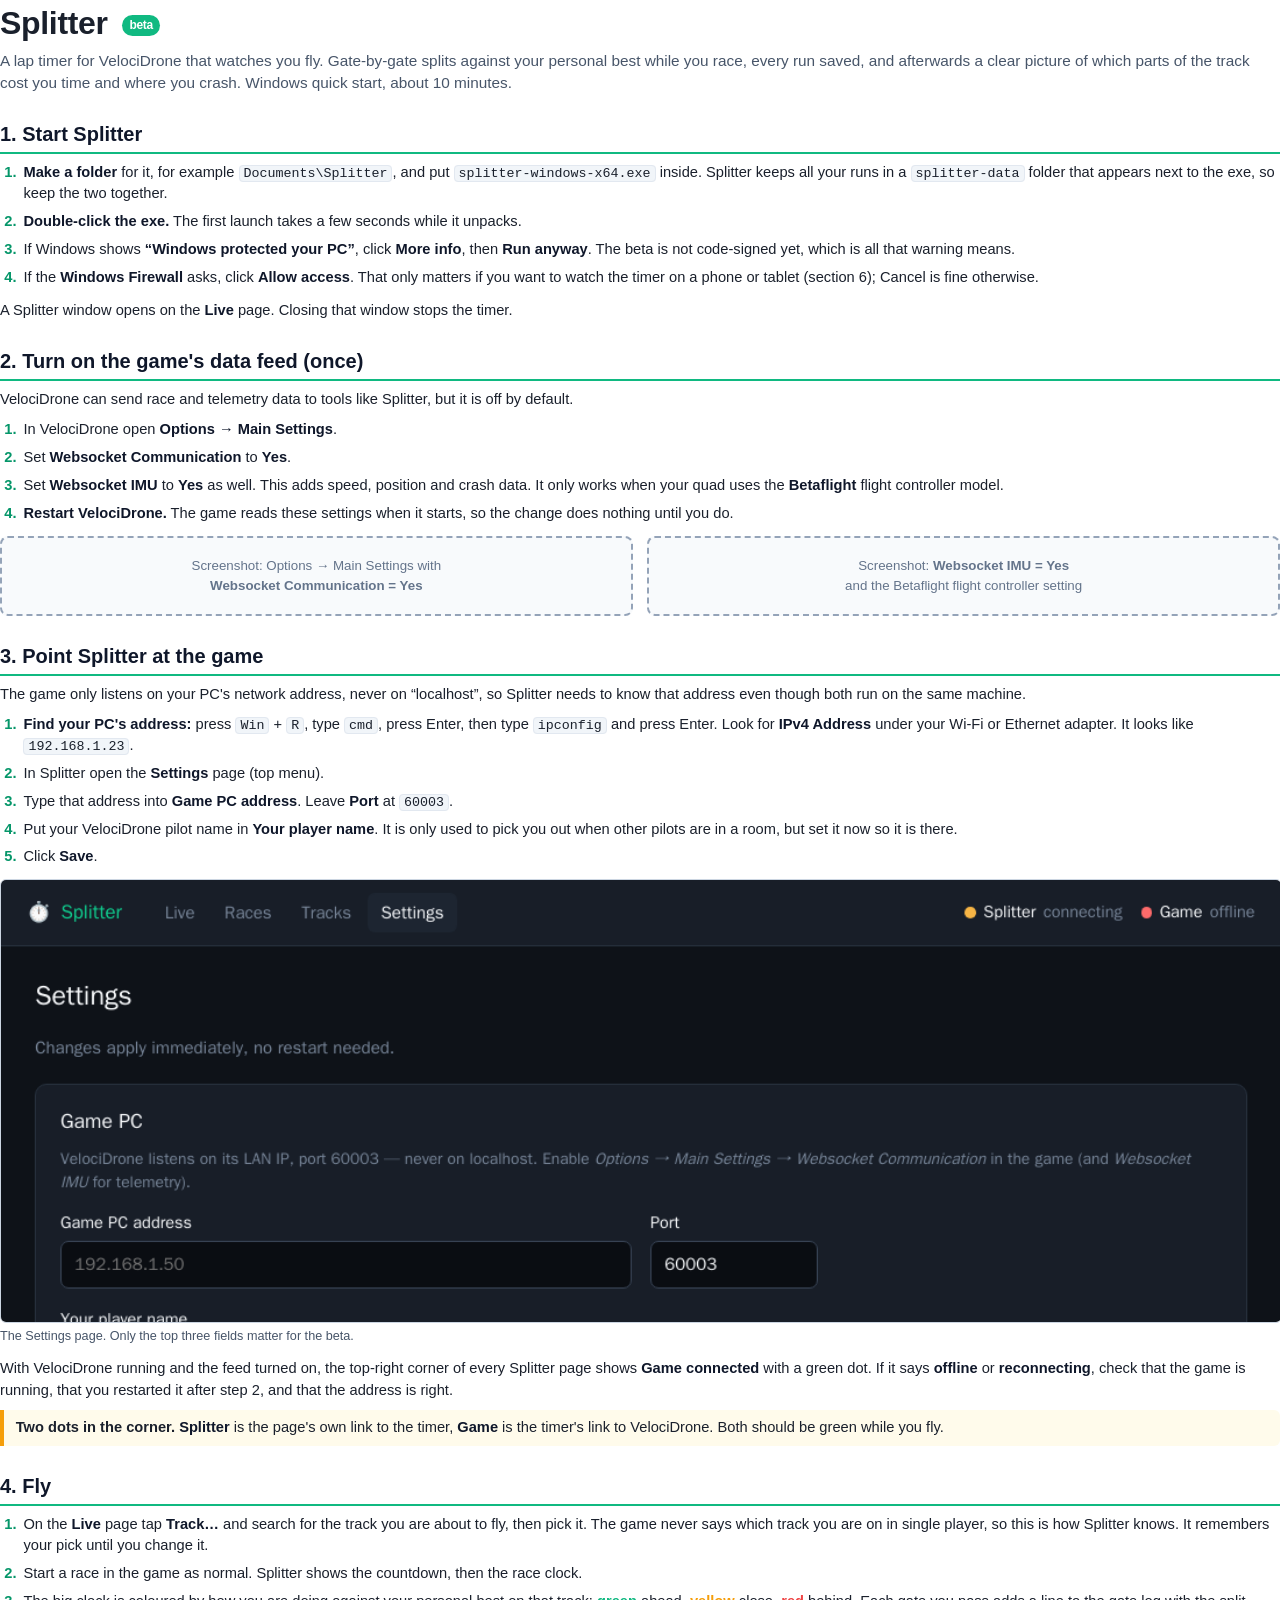
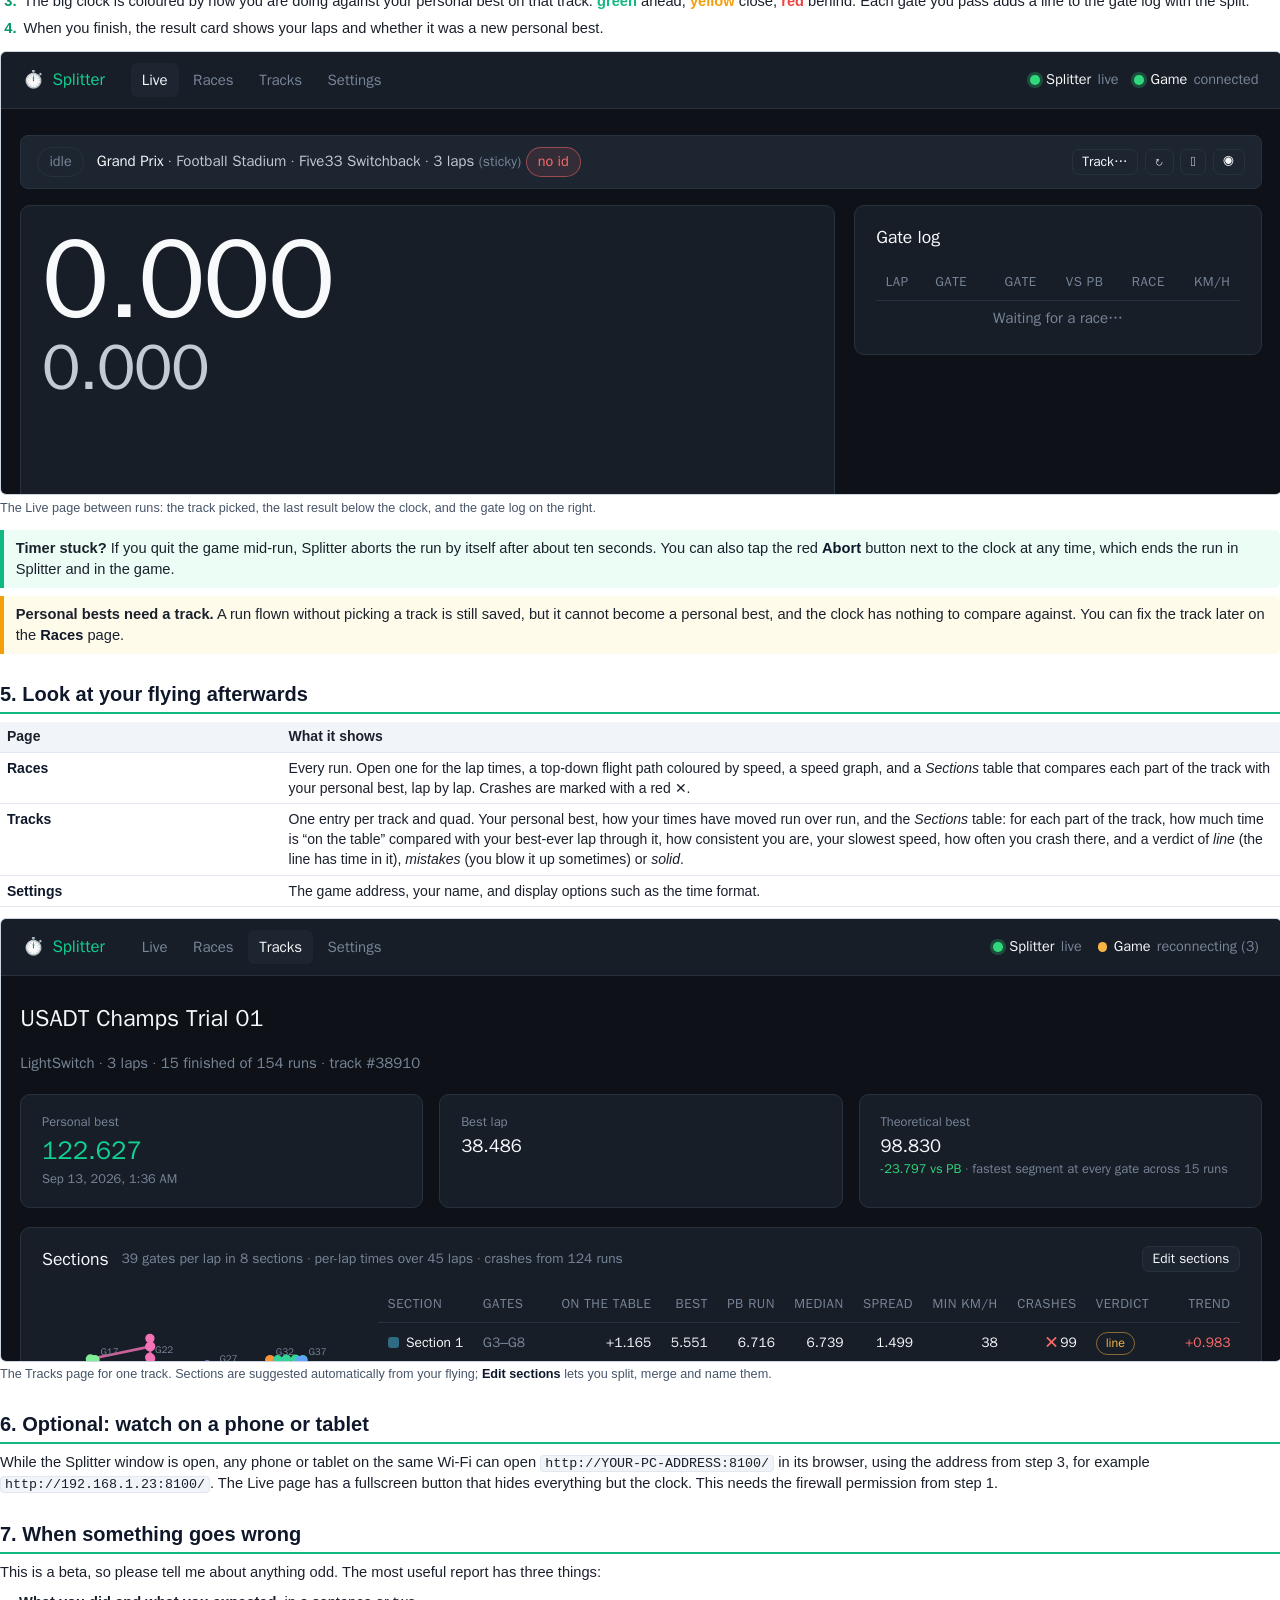
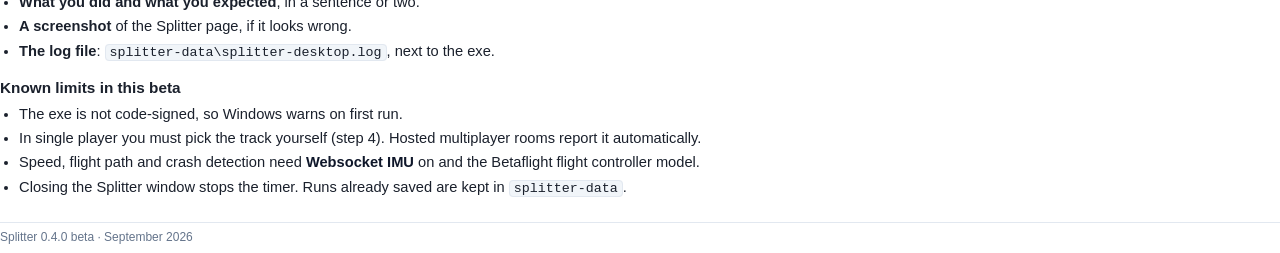
==== docs/beta-guide/index.html @ 6cf75cf6 "docs: beta quick-start guide for Windows testers (source + PDF) Co-Authored-By: Claude Fable 5.1 <no" ====
<!doctype html>
<html lang="en">
<head>
<meta charset="utf-8">
<title>Splitter beta — quick start (Windows)</title>
<style>
  @page { size: Letter; margin: 0.7in 0.75in; }
  html { -webkit-print-color-adjust: exact; print-color-adjust: exact; }
  body { font: 11pt/1.45 "Segoe UI", Inter, Helvetica, Arial, sans-serif; color: #1a202c; margin: 0; }
  h1 { font-size: 24pt; margin: 0 0 .1em; letter-spacing: -.01em; }
  h2 { break-after: avoid; font-size: 15pt; margin: 1.3em 0 .4em; padding-bottom: .15em; border-bottom: 2px solid #10b981; color: #0f172a; }
  h3 { break-after: avoid; font-size: 11.5pt; margin: 1em 0 .3em; }
  p { margin: .35em 0 .6em; }
  .sub { color: #475569; font-size: 11.5pt; margin: 0 0 1em; }
  .tag { display: inline-block; background: #10b981; color: #fff; font-weight: 600; font-size: 9pt; padding: .15em .6em; border-radius: 999px; vertical-align: middle; margin-left: .5em; }
  ol.steps { padding-left: 1.4em; margin: .4em 0 .8em; }
  ol.steps > li { margin: .45em 0; padding-left: .2em; }
  ol.steps > li::marker { font-weight: 700; color: #059669; }
  ul { margin: .3em 0 .6em; padding-left: 1.3em; }
  li { margin: .2em 0; }
  kbd, code { font: 10pt "Cascadia Code", Consolas, "Courier New", monospace; background: #f1f5f9; border: 1px solid #e2e8f0; border-radius: 4px; padding: 0 .3em; white-space: nowrap; }
  .ui { font-weight: 600; color: #0f172a; }
  .note { border-left: 4px solid #f59e0b; background: #fffbeb; padding: .5em .8em; margin: .6em 0; border-radius: 0 6px 6px 0; }
  .tip { border-left: 4px solid #10b981; background: #ecfdf5; padding: .5em .8em; margin: .6em 0; border-radius: 0 6px 6px 0; }
  .shot { margin: .5em 0 .9em; break-inside: avoid; }
  .shot img { width: 100%; max-height: 4.6in; object-fit: cover; object-position: top; border: 1px solid #cbd5e1; border-radius: 6px; display: block; }
  .shot figcaption { font-size: 9.5pt; color: #475569; margin-top: .3em; }
  .placeholder { border: 2px dashed #94a3b8; border-radius: 8px; padding: 1.4em 1em; text-align: center; color: #64748b; font-size: 10pt; background: #f8fafc; }
  .two { display: grid; grid-template-columns: 1fr 1fr; gap: 1em; }
  table { break-inside: avoid; border-collapse: collapse; width: 100%; font-size: 10.5pt; margin: .4em 0 .8em; }
  th, td { text-align: left; padding: .35em .5em; border-bottom: 1px solid #e2e8f0; vertical-align: top; }
  th { background: #f1f5f9; font-weight: 600; }
  .pagebreak { break-before: page; }
  .foot { margin-top: 2em; font-size: 9pt; color: #64748b; border-top: 1px solid #e2e8f0; padding-top: .5em; }
</style>
</head>
<body>

<h1>Splitter <span class="tag">beta</span></h1>
<p class="sub">A lap timer for VelociDrone that watches you fly. Gate-by-gate splits against your personal best while you race, every run saved, and afterwards a clear picture of which parts of the track cost you time and where you crash. Windows quick start, about 10 minutes.</p>

<h2>1. Start Splitter</h2>
<ol class="steps">
  <li><span class="ui">Make a folder</span> for it, for example <code>Documents\Splitter</code>, and put <code>splitter-windows-x64.exe</code> inside. Splitter keeps all your runs in a <code>splitter-data</code> folder that appears next to the exe, so keep the two together.</li>
  <li><span class="ui">Double-click the exe.</span> The first launch takes a few seconds while it unpacks.</li>
  <li>If Windows shows <span class="ui">“Windows protected your PC”</span>, click <span class="ui">More info</span>, then <span class="ui">Run anyway</span>. The beta is not code-signed yet, which is all that warning means.</li>
  <li>If the <span class="ui">Windows Firewall</span> asks, click <span class="ui">Allow access</span>. That only matters if you want to watch the timer on a phone or tablet (section 6); Cancel is fine otherwise.</li>
</ol>
<p>A Splitter window opens on the <span class="ui">Live</span> page. Closing that window stops the timer.</p>

<h2>2. Turn on the game's data feed (once)</h2>
<p>VelociDrone can send race and telemetry data to tools like Splitter, but it is off by default.</p>
<ol class="steps">
  <li>In VelociDrone open <span class="ui">Options → Main Settings</span>.</li>
  <li>Set <span class="ui">Websocket Communication</span> to <span class="ui">Yes</span>.</li>
  <li>Set <span class="ui">Websocket IMU</span> to <span class="ui">Yes</span> as well. This adds speed, position and crash data. It only works when your quad uses the <span class="ui">Betaflight</span> flight controller model.</li>
  <li><span class="ui">Restart VelociDrone.</span> The game reads these settings when it starts, so the change does nothing until you do.</li>
</ol>
<div class="two">
  <div class="placeholder">Screenshot: Options → Main Settings with<br><b>Websocket Communication = Yes</b></div>
  <div class="placeholder">Screenshot: <b>Websocket IMU = Yes</b><br>and the Betaflight flight controller setting</div>
</div>

<h2 class="pagebreak">3. Point Splitter at the game</h2>
<p>The game only listens on your PC's network address, never on “localhost”, so Splitter needs to know that address even though both run on the same machine.</p>
<ol class="steps">
  <li><span class="ui">Find your PC's address:</span> press <kbd>Win</kbd> + <kbd>R</kbd>, type <code>cmd</code>, press Enter, then type <code>ipconfig</code> and press Enter. Look for <span class="ui">IPv4 Address</span> under your Wi-Fi or Ethernet adapter. It looks like <code>192.168.1.23</code>.</li>
  <li>In Splitter open the <span class="ui">Settings</span> page (top menu).</li>
  <li>Type that address into <span class="ui">Game PC address</span>. Leave <span class="ui">Port</span> at <code>60003</code>.</li>
  <li>Put your VelociDrone pilot name in <span class="ui">Your player name</span>. It is only used to pick you out when other pilots are in a room, but set it now so it is there.</li>
  <li>Click <span class="ui">Save</span>.</li>
</ol>
<figure class="shot">
  <img src="guide-settings.png" alt="The Settings page">
  <figcaption>The Settings page. Only the top three fields matter for the beta.</figcaption>
</figure>
<p>With VelociDrone running and the feed turned on, the top-right corner of every Splitter page shows <span class="ui">Game connected</span> with a green dot. If it says <span class="ui">offline</span> or <span class="ui">reconnecting</span>, check that the game is running, that you restarted it after step 2, and that the address is right.</p>
<div class="note"><b>Two dots in the corner.</b> <span class="ui">Splitter</span> is the page's own link to the timer, <span class="ui">Game</span> is the timer's link to VelociDrone. Both should be green while you fly.</div>

<h2>4. Fly</h2>
<ol class="steps">
  <li>On the <span class="ui">Live</span> page tap <span class="ui">Track…</span> and search for the track you are about to fly, then pick it. The game never says which track you are on in single player, so this is how Splitter knows. It remembers your pick until you change it.</li>
  <li>Start a race in the game as normal. Splitter shows the countdown, then the race clock.</li>
  <li>The big clock is coloured by how you are doing against your personal best on that track: <span style="color:#10b981;font-weight:600">green</span> ahead, <span style="color:#f59e0b;font-weight:600">yellow</span> close, <span style="color:#ef4444;font-weight:600">red</span> behind. Each gate you pass adds a line to the gate log with the split.</li>
  <li>When you finish, the result card shows your laps and whether it was a new personal best.</li>
</ol>
<figure class="shot">
  <img src="live.png" alt="The Live page between runs">
  <figcaption>The Live page between runs: the track picked, the last result below the clock, and the gate log on the right.</figcaption>
</figure>
<div class="tip"><b>Timer stuck?</b> If you quit the game mid-run, Splitter aborts the run by itself after about ten seconds. You can also tap the red <span class="ui">Abort</span> button next to the clock at any time, which ends the run in Splitter and in the game.</div>
<div class="note"><b>Personal bests need a track.</b> A run flown without picking a track is still saved, but it cannot become a personal best, and the clock has nothing to compare against. You can fix the track later on the <span class="ui">Races</span> page.</div>

<h2>5. Look at your flying afterwards</h2>
<table>
  <tr><th style="width:22%">Page</th><th>What it shows</th></tr>
  <tr><td><span class="ui">Races</span></td><td>Every run. Open one for the lap times, a top-down flight path coloured by speed, a speed graph, and a <em>Sections</em> table that compares each part of the track with your personal best, lap by lap. Crashes are marked with a red ✕.</td></tr>
  <tr><td><span class="ui">Tracks</span></td><td>One entry per track and quad. Your personal best, how your times have moved run over run, and the <em>Sections</em> table: for each part of the track, how much time is “on the table” compared with your best-ever lap through it, how consistent you are, your slowest speed, how often you crash there, and a verdict of <em>line</em> (the line has time in it), <em>mistakes</em> (you blow it up sometimes) or <em>solid</em>.</td></tr>
  <tr><td><span class="ui">Settings</span></td><td>The game address, your name, and display options such as the time format.</td></tr>
</table>
<figure class="shot">
  <img src="prod-track.png" alt="The Tracks page with a sections table">
  <figcaption>The Tracks page for one track. Sections are suggested automatically from your flying; <span class="ui">Edit sections</span> lets you split, merge and name them.</figcaption>
</figure>

<h2>6. Optional: watch on a phone or tablet</h2>
<p>While the Splitter window is open, any phone or tablet on the same Wi-Fi can open <code>http://YOUR-PC-ADDRESS:8100/</code> in its browser, using the address from step 3, for example <code>http://192.168.1.23:8100/</code>. The Live page has a fullscreen button that hides everything but the clock. This needs the firewall permission from step 1.</p>

<h2>7. When something goes wrong</h2>
<p>This is a beta, so please tell me about anything odd. The most useful report has three things:</p>
<ul>
  <li><b>What you did and what you expected</b>, in a sentence or two.</li>
  <li><b>A screenshot</b> of the Splitter page, if it looks wrong.</li>
  <li><b>The log file</b>: <code>splitter-data\splitter-desktop.log</code>, next to the exe.</li>
</ul>
<h3>Known limits in this beta</h3>
<ul>
  <li>The exe is not code-signed, so Windows warns on first run.</li>
  <li>In single player you must pick the track yourself (step 4). Hosted multiplayer rooms report it automatically.</li>
  <li>Speed, flight path and crash detection need <span class="ui">Websocket IMU</span> on and the Betaflight flight controller model.</li>
  <li>Closing the Splitter window stops the timer. Runs already saved are kept in <code>splitter-data</code>.</li>
</ul>

<p class="foot">Splitter 0.4.0 beta · September 2026</p>
</body>
</html>
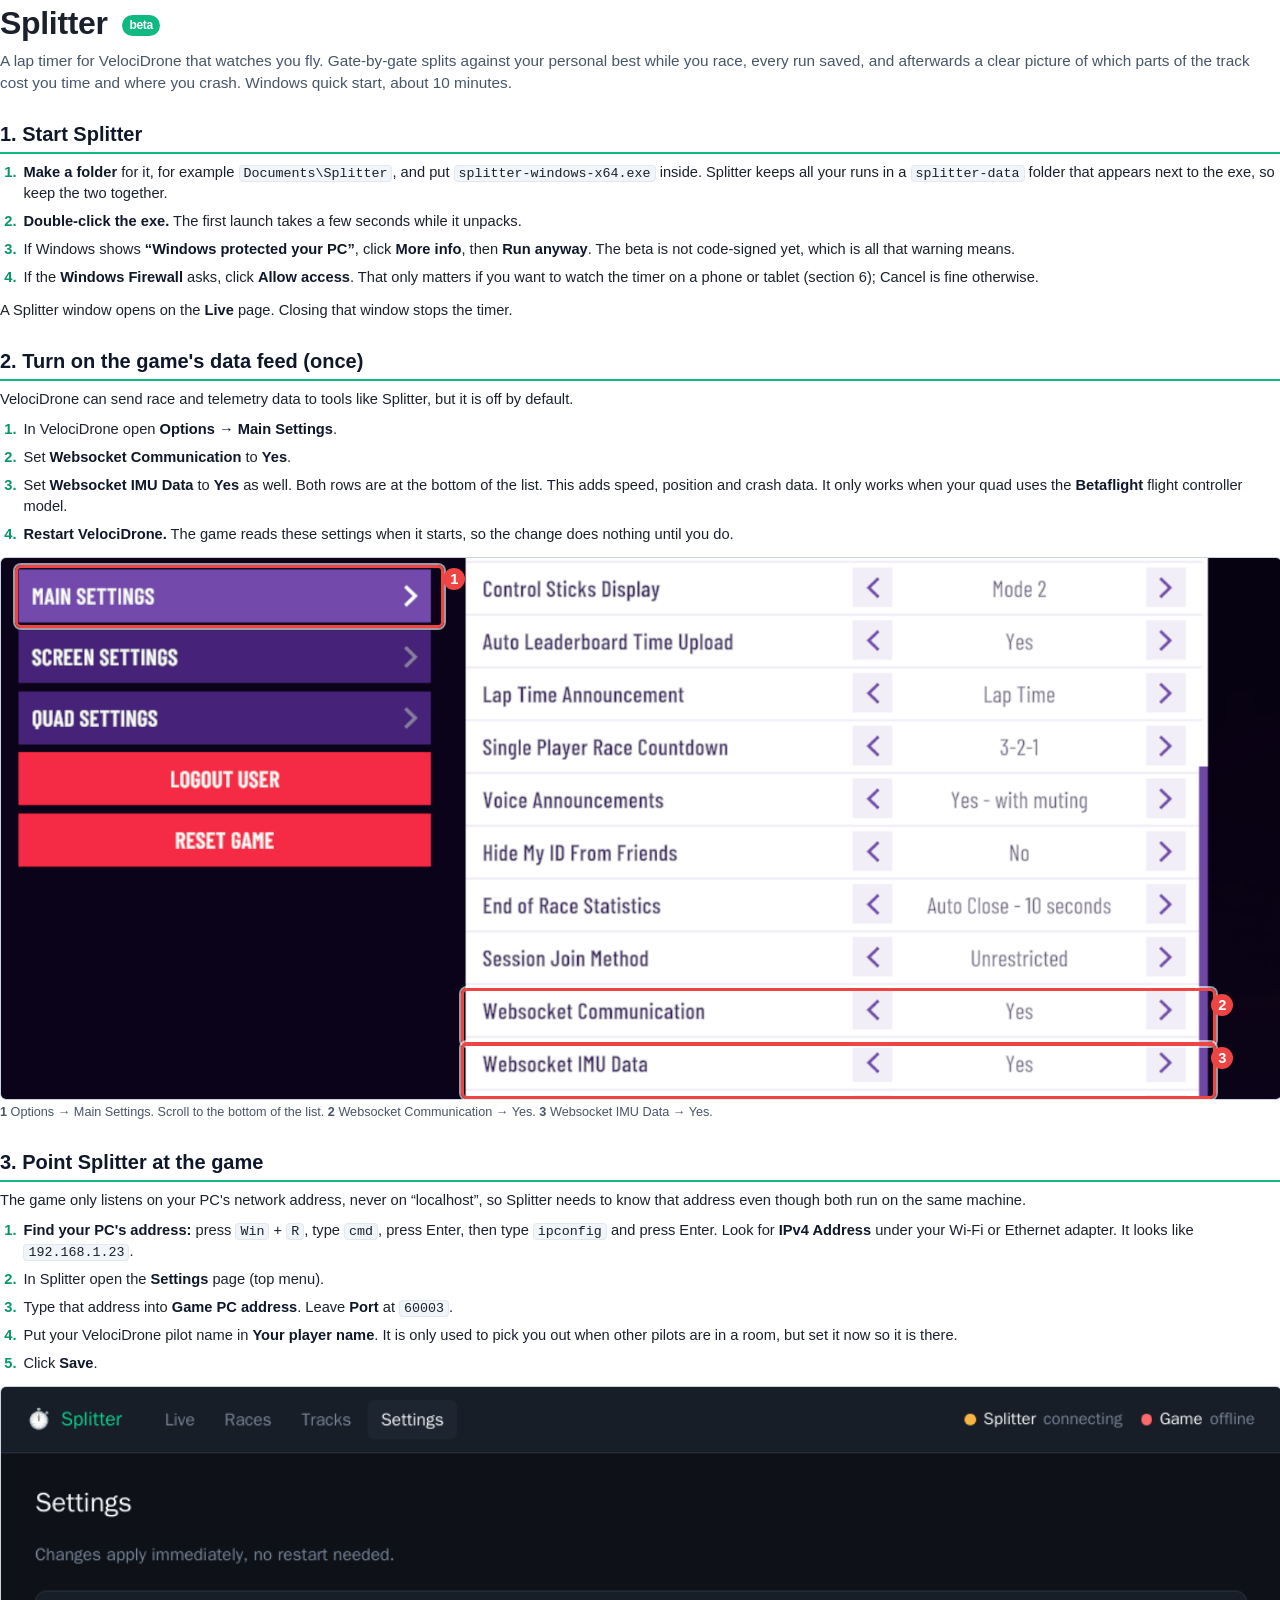
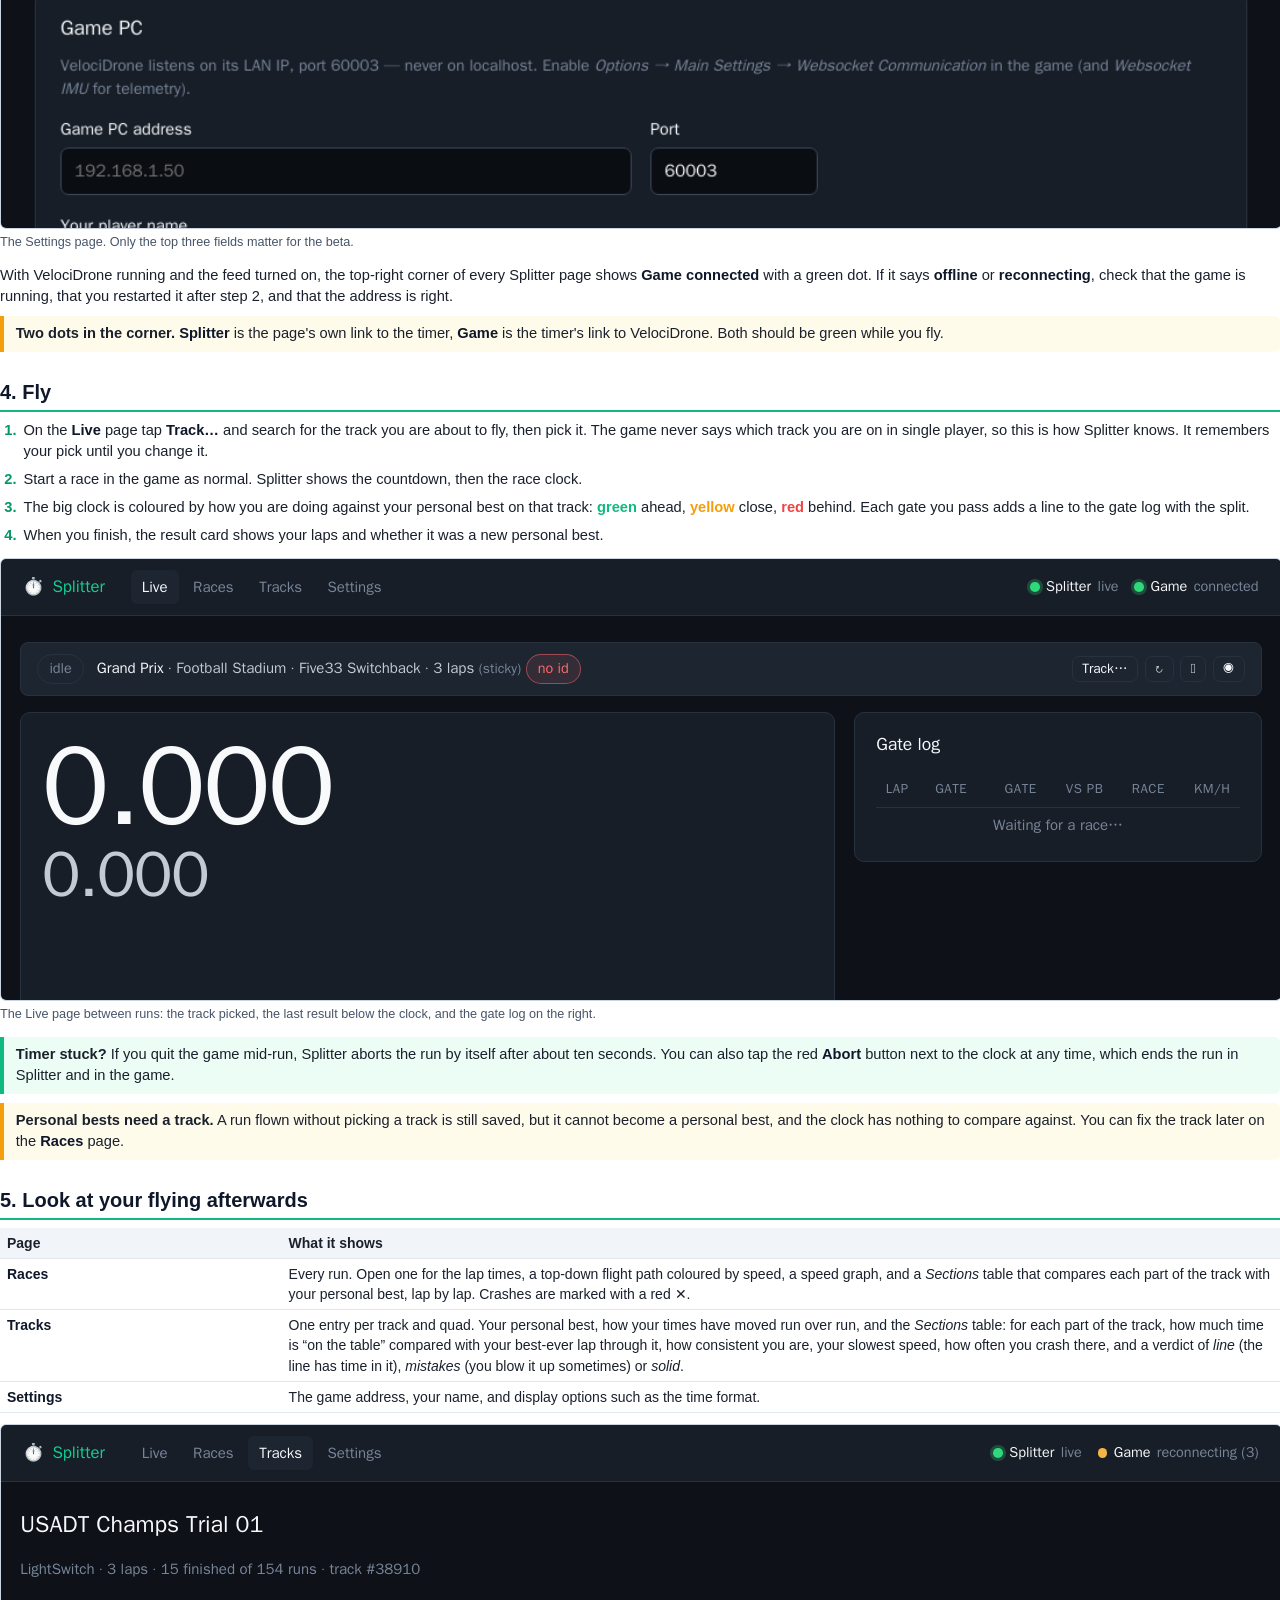
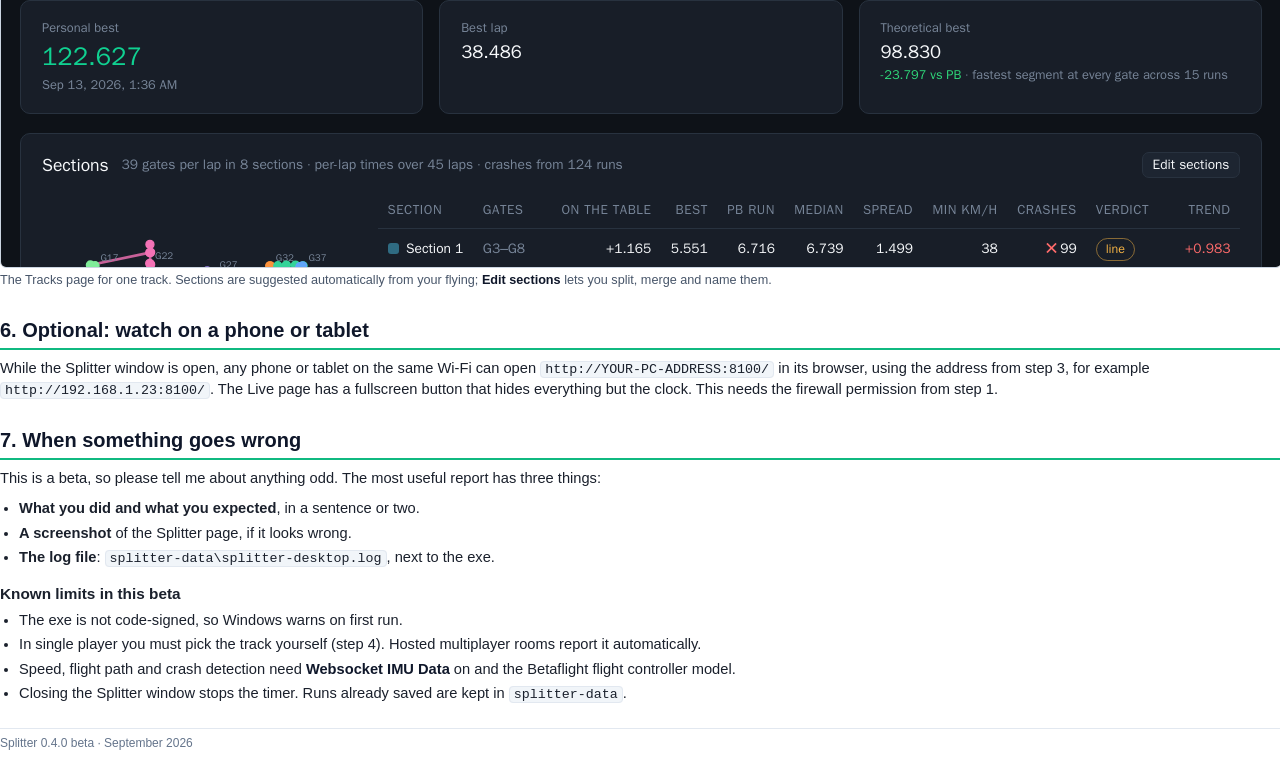
==== commit fd6491b4: "docs: beta guide gets the annotated in-game settings screenshot Co-Authored-By: Claude Fable 5.1 <no" ====
--- a/docs/beta-guide/index.html
+++ b/docs/beta-guide/index.html
@@ -26,6 +26,10 @@
   .shot img { width: 100%; max-height: 4.6in; object-fit: cover; object-position: top; border: 1px solid #cbd5e1; border-radius: 6px; display: block; }
   .shot figcaption { font-size: 9.5pt; color: #475569; margin-top: .3em; }
   .placeholder { border: 2px dashed #94a3b8; border-radius: 8px; padding: 1.4em 1em; text-align: center; color: #64748b; font-size: 10pt; background: #f8fafc; }
+  .annotated .frame { position: relative; }
+  .annotated img { max-height: none; }
+  .annotated .callout { position: absolute; border: 3px solid #ef4444; border-radius: 6px; box-shadow: 0 0 0 2px rgba(255,255,255,.6); }
+  .annotated .badge { position: absolute; width: 1.5em; height: 1.5em; line-height: 1.5em; text-align: center; background: #ef4444; color: #fff; font-weight: 700; font-size: 11pt; border-radius: 50%; transform: translate(-50%, 0); }
   .two { display: grid; grid-template-columns: 1fr 1fr; gap: 1em; }
   table { break-inside: avoid; border-collapse: collapse; width: 100%; font-size: 10.5pt; margin: .4em 0 .8em; }
   th, td { text-align: left; padding: .35em .5em; border-bottom: 1px solid #e2e8f0; vertical-align: top; }
@@ -53,15 +57,20 @@
 <ol class="steps">
   <li>In VelociDrone open <span class="ui">Options → Main Settings</span>.</li>
   <li>Set <span class="ui">Websocket Communication</span> to <span class="ui">Yes</span>.</li>
-  <li>Set <span class="ui">Websocket IMU</span> to <span class="ui">Yes</span> as well. This adds speed, position and crash data. It only works when your quad uses the <span class="ui">Betaflight</span> flight controller model.</li>
+  <li>Set <span class="ui">Websocket IMU Data</span> to <span class="ui">Yes</span> as well. Both rows are at the bottom of the list. This adds speed, position and crash data. It only works when your quad uses the <span class="ui">Betaflight</span> flight controller model.</li>
   <li><span class="ui">Restart VelociDrone.</span> The game reads these settings when it starts, so the change does nothing until you do.</li>
 </ol>
-<div class="two">
-  <div class="placeholder">Screenshot: Options → Main Settings with<br><b>Websocket Communication = Yes</b></div>
-  <div class="placeholder">Screenshot: <b>Websocket IMU = Yes</b><br>and the Betaflight flight controller setting</div>
-</div>
+<figure class="shot annotated">
+  <div class="frame">
+    <img src="game-settings.png" alt="VelociDrone Options → Main Settings with both websocket rows set to Yes">
+    <span class="callout" style="left:1.2%; top:1.5%; width:33%; height:10.5%"></span><span class="badge" style="left:35.5%; top:2%">1</span>
+    <span class="callout" style="left:36%; top:79.5%; width:58.5%; height:9.5%"></span><span class="badge" style="left:95.5%; top:80.5%">2</span>
+    <span class="callout" style="left:36%; top:89.3%; width:58.5%; height:9.5%"></span><span class="badge" style="left:95.5%; top:90.3%">3</span>
+  </div>
+  <figcaption><b>1</b> Options → Main Settings. Scroll to the bottom of the list. <b>2</b> Websocket Communication → Yes. <b>3</b> Websocket IMU Data → Yes.</figcaption>
+</figure>
 
-<h2 class="pagebreak">3. Point Splitter at the game</h2>
+<h2>3. Point Splitter at the game</h2>
 <p>The game only listens on your PC's network address, never on “localhost”, so Splitter needs to know that address even though both run on the same machine.</p>
 <ol class="steps">
   <li><span class="ui">Find your PC's address:</span> press <kbd>Win</kbd> + <kbd>R</kbd>, type <code>cmd</code>, press Enter, then type <code>ipconfig</code> and press Enter. Look for <span class="ui">IPv4 Address</span> under your Wi-Fi or Ethernet adapter. It looks like <code>192.168.1.23</code>.</li>
@@ -117,7 +126,7 @@
 <ul>
   <li>The exe is not code-signed, so Windows warns on first run.</li>
   <li>In single player you must pick the track yourself (step 4). Hosted multiplayer rooms report it automatically.</li>
-  <li>Speed, flight path and crash detection need <span class="ui">Websocket IMU</span> on and the Betaflight flight controller model.</li>
+  <li>Speed, flight path and crash detection need <span class="ui">Websocket IMU Data</span> on and the Betaflight flight controller model.</li>
   <li>Closing the Splitter window stops the timer. Runs already saved are kept in <code>splitter-data</code>.</li>
 </ul>
 
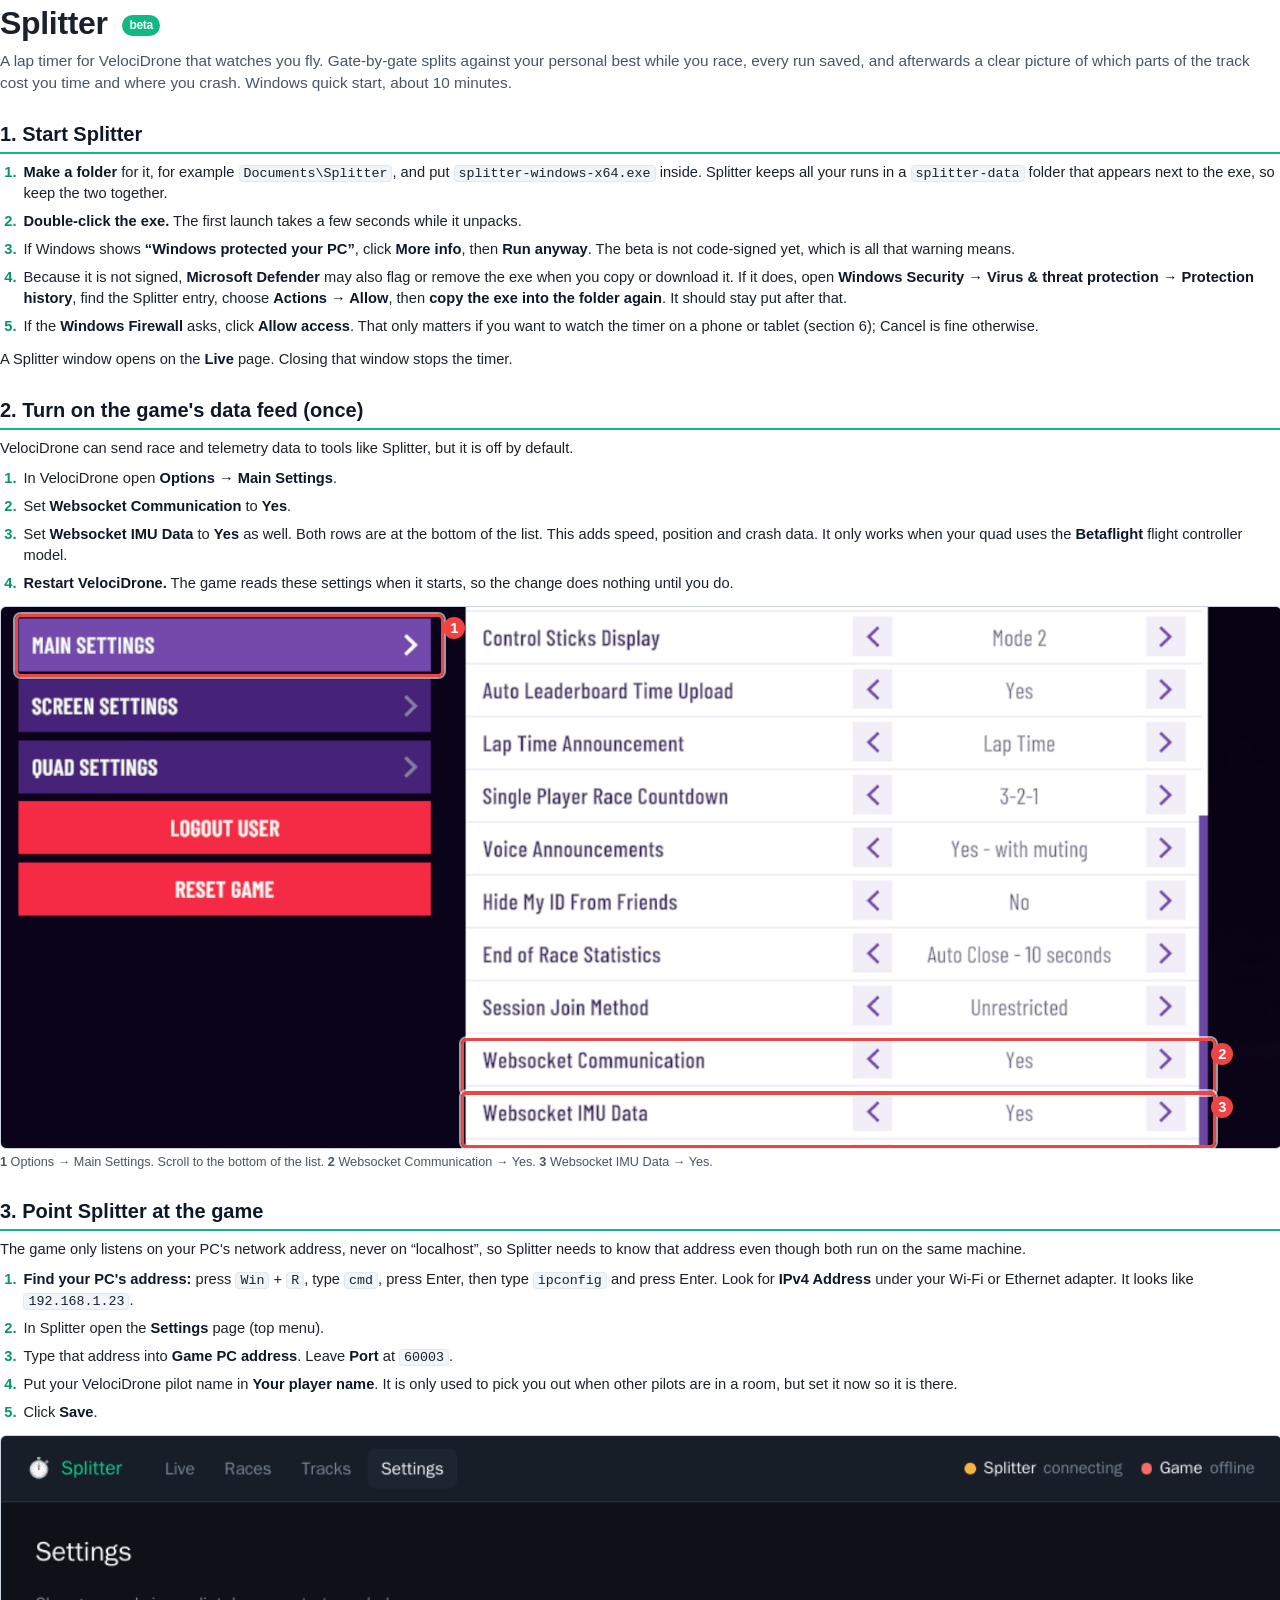
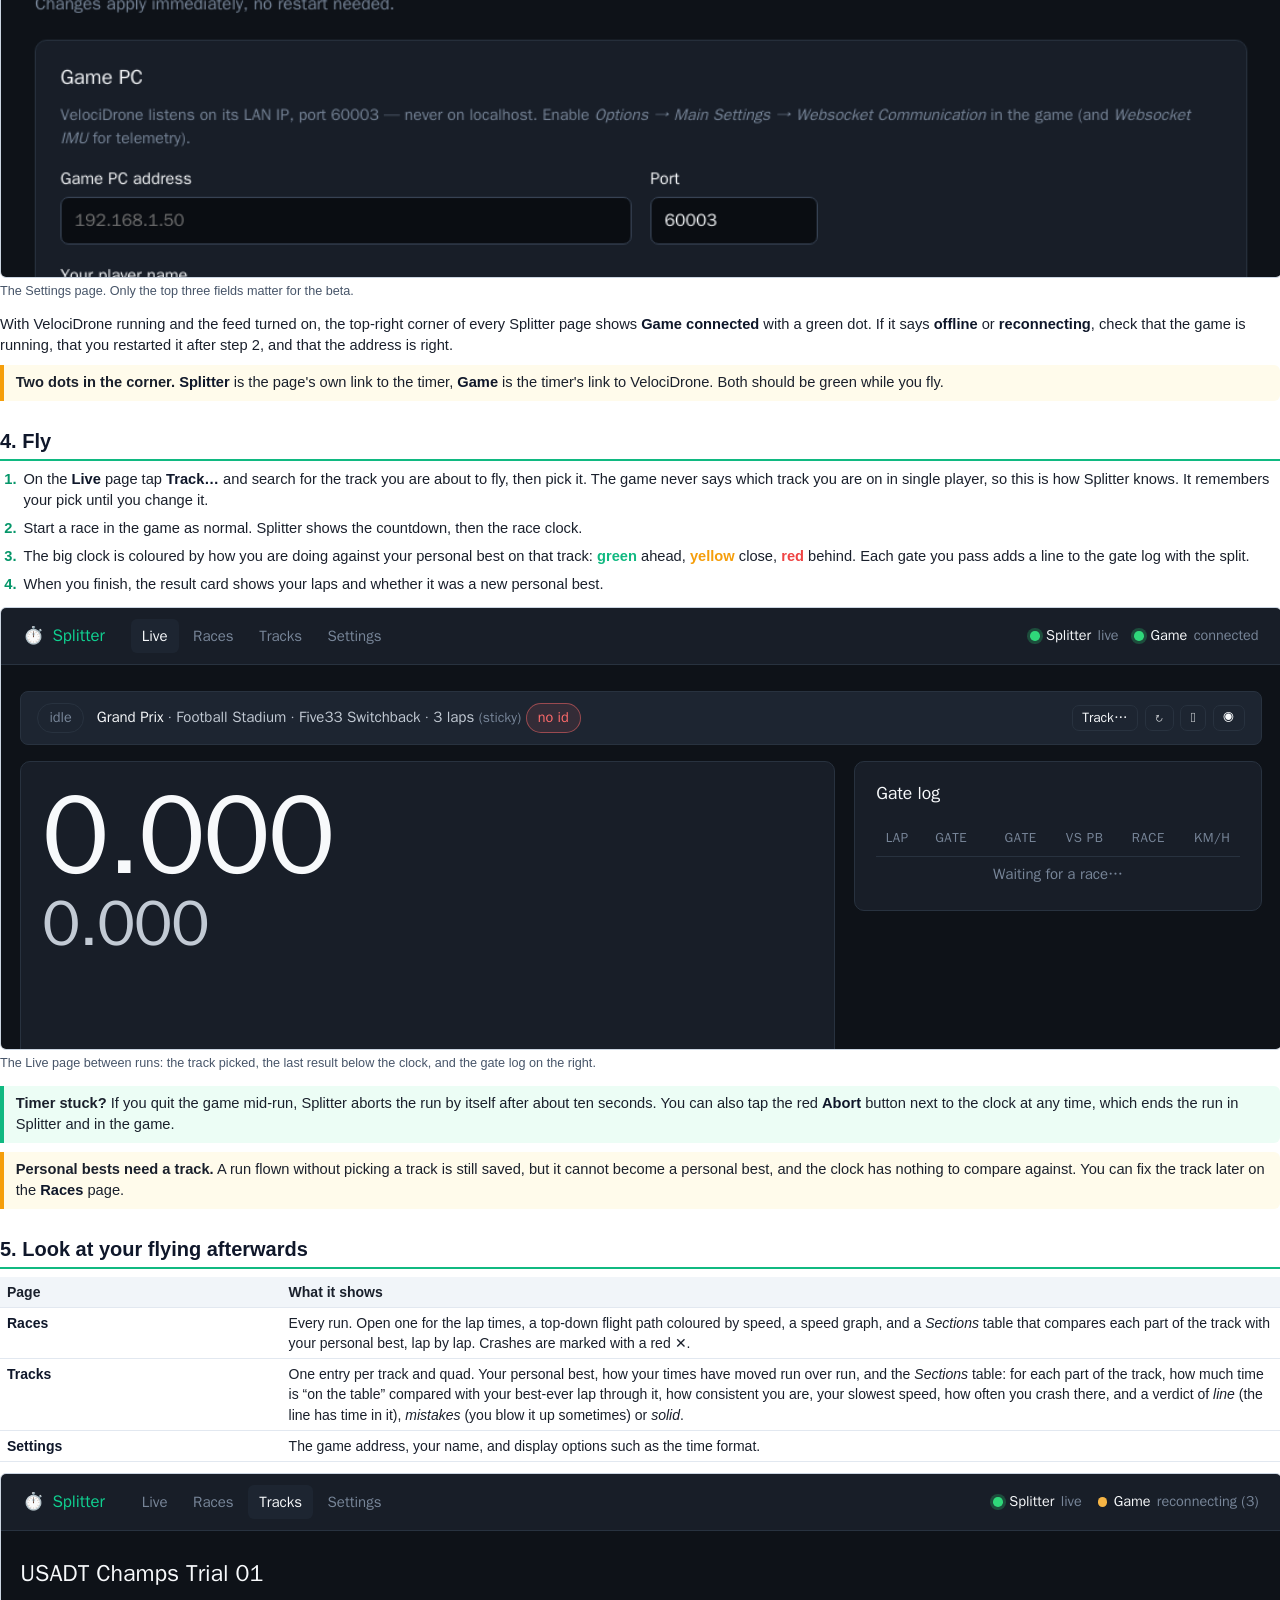
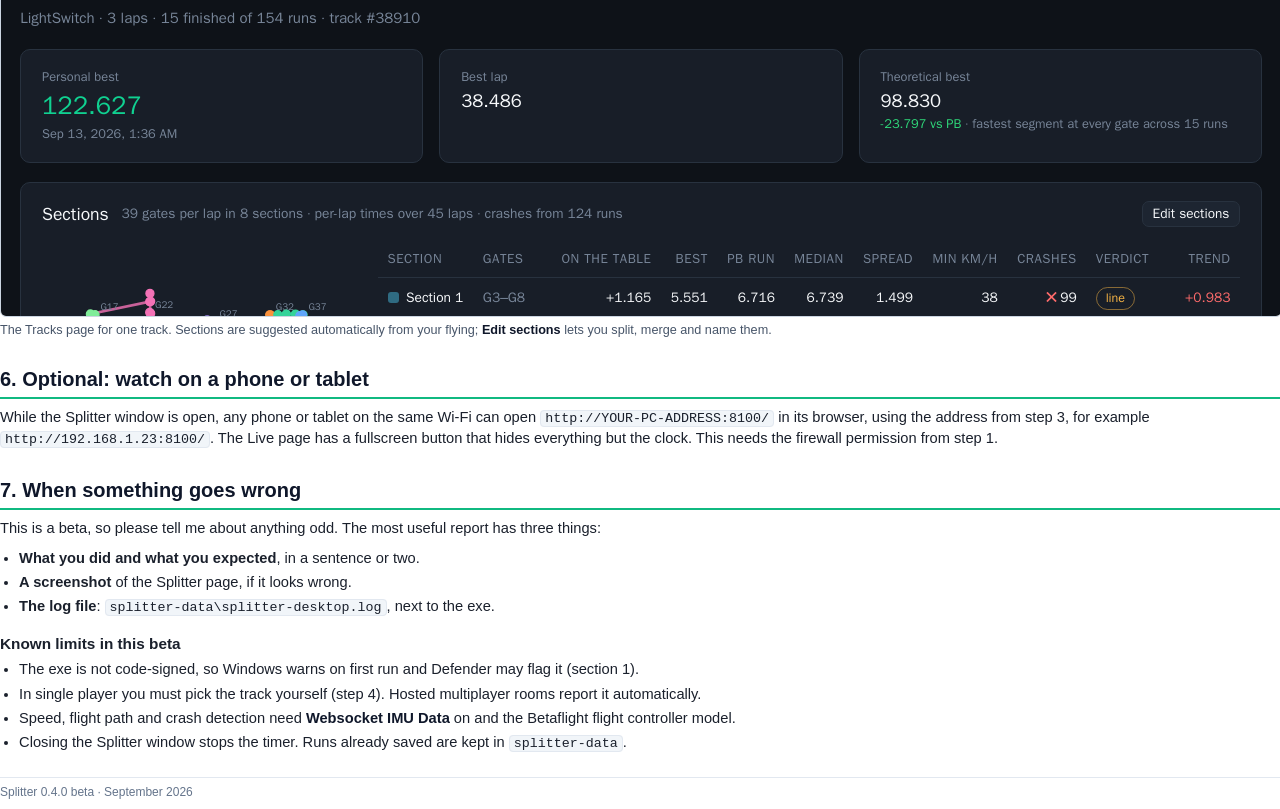
==== commit 84a6b545: "docs: beta guide notes that Defender may flag the unsigned exe Co-Authored-By: Claude Fable 5.1 <nor" ====
--- a/docs/beta-guide/index.html
+++ b/docs/beta-guide/index.html
@@ -48,6 +48,7 @@
   <li><span class="ui">Make a folder</span> for it, for example <code>Documents\Splitter</code>, and put <code>splitter-windows-x64.exe</code> inside. Splitter keeps all your runs in a <code>splitter-data</code> folder that appears next to the exe, so keep the two together.</li>
   <li><span class="ui">Double-click the exe.</span> The first launch takes a few seconds while it unpacks.</li>
   <li>If Windows shows <span class="ui">“Windows protected your PC”</span>, click <span class="ui">More info</span>, then <span class="ui">Run anyway</span>. The beta is not code-signed yet, which is all that warning means.</li>
+  <li>Because it is not signed, <span class="ui">Microsoft Defender</span> may also flag or remove the exe when you copy or download it. If it does, open <span class="ui">Windows Security → Virus &amp; threat protection → Protection history</span>, find the Splitter entry, choose <span class="ui">Actions → Allow</span>, then <span class="ui">copy the exe into the folder again</span>. It should stay put after that.</li>
   <li>If the <span class="ui">Windows Firewall</span> asks, click <span class="ui">Allow access</span>. That only matters if you want to watch the timer on a phone or tablet (section 6); Cancel is fine otherwise.</li>
 </ol>
 <p>A Splitter window opens on the <span class="ui">Live</span> page. Closing that window stops the timer.</p>
@@ -124,7 +125,7 @@
 </ul>
 <h3>Known limits in this beta</h3>
 <ul>
-  <li>The exe is not code-signed, so Windows warns on first run.</li>
+  <li>The exe is not code-signed, so Windows warns on first run and Defender may flag it (section 1).</li>
   <li>In single player you must pick the track yourself (step 4). Hosted multiplayer rooms report it automatically.</li>
   <li>Speed, flight path and crash detection need <span class="ui">Websocket IMU Data</span> on and the Betaflight flight controller model.</li>
   <li>Closing the Splitter window stops the timer. Runs already saved are kept in <code>splitter-data</code>.</li>
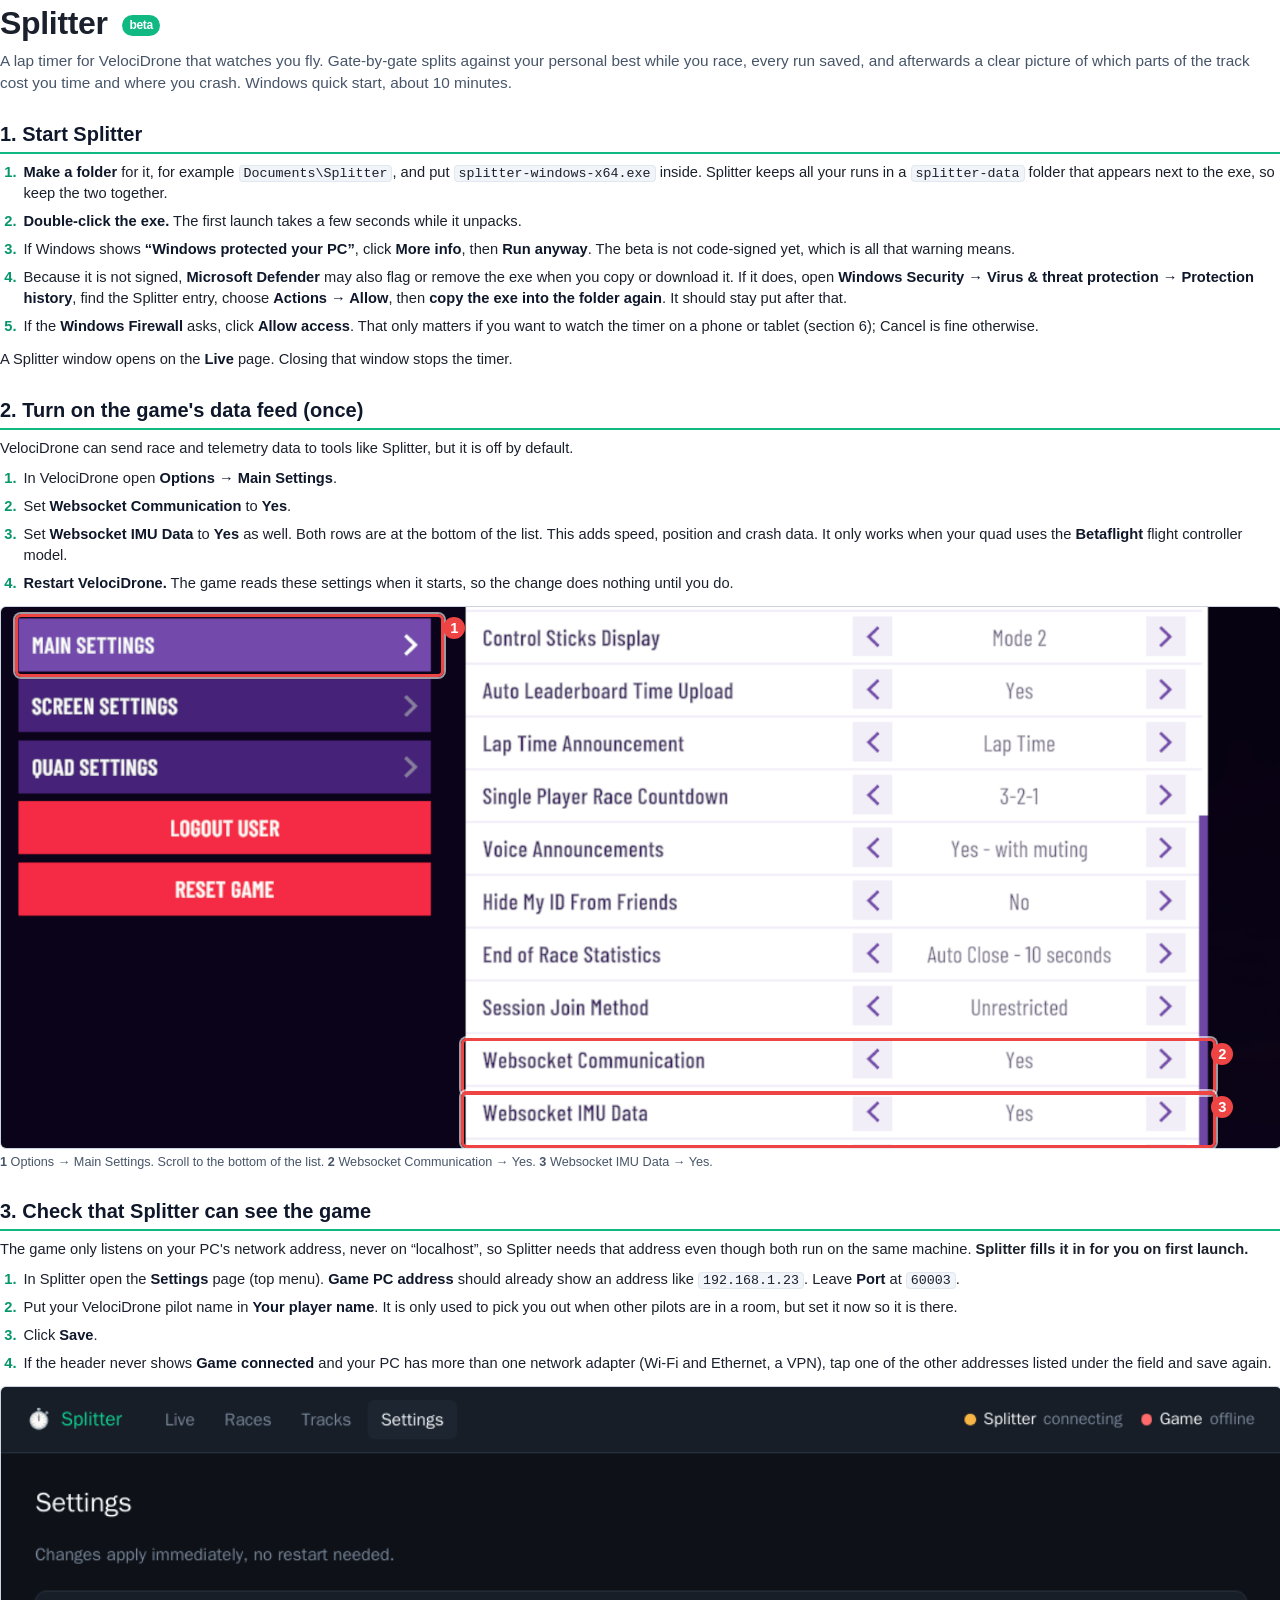
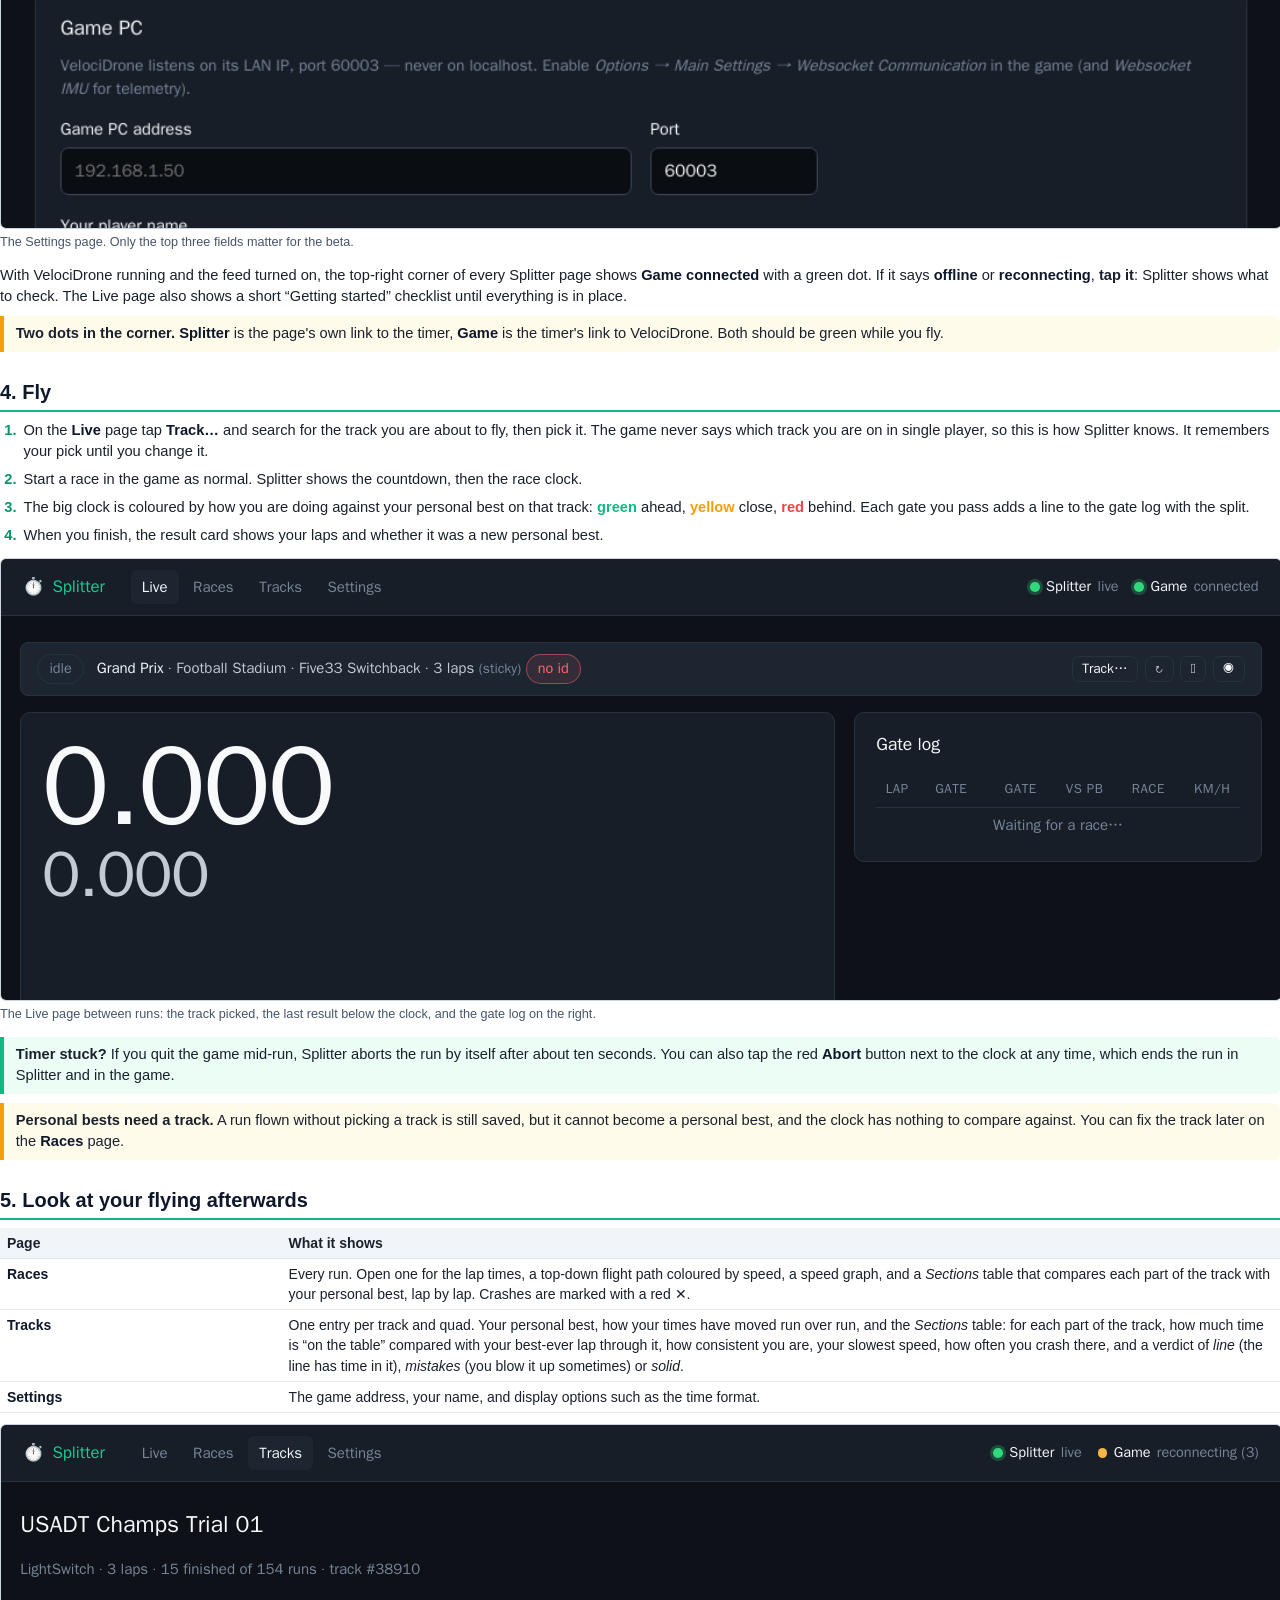
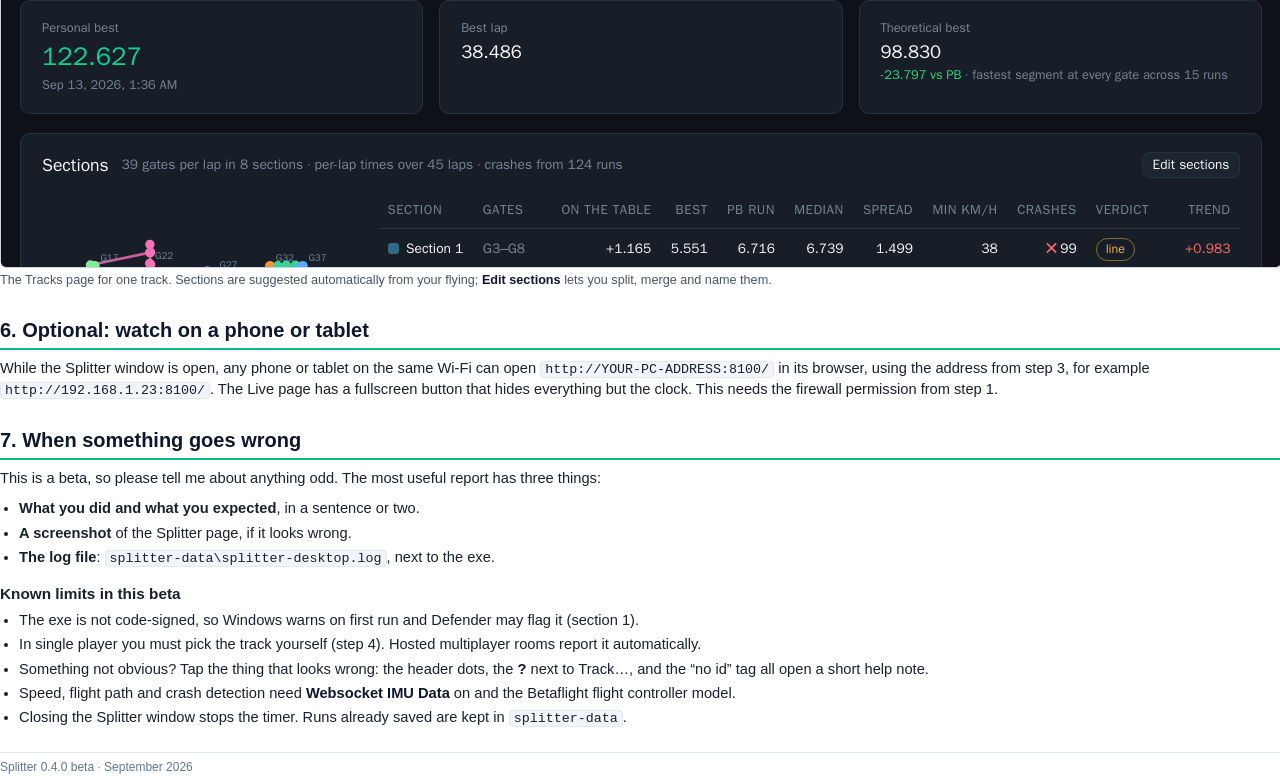
==== commit 9d9a5d8f: "Help for people who are not Ryan: LAN address pre-fill, first-run checklist, help popovers, section " ====
--- a/docs/beta-guide/index.html
+++ b/docs/beta-guide/index.html
@@ -71,20 +71,19 @@
   <figcaption><b>1</b> Options → Main Settings. Scroll to the bottom of the list. <b>2</b> Websocket Communication → Yes. <b>3</b> Websocket IMU Data → Yes.</figcaption>
 </figure>
 
-<h2>3. Point Splitter at the game</h2>
-<p>The game only listens on your PC's network address, never on “localhost”, so Splitter needs to know that address even though both run on the same machine.</p>
+<h2>3. Check that Splitter can see the game</h2>
+<p>The game only listens on your PC's network address, never on “localhost”, so Splitter needs that address even though both run on the same machine. <b>Splitter fills it in for you on first launch.</b></p>
 <ol class="steps">
-  <li><span class="ui">Find your PC's address:</span> press <kbd>Win</kbd> + <kbd>R</kbd>, type <code>cmd</code>, press Enter, then type <code>ipconfig</code> and press Enter. Look for <span class="ui">IPv4 Address</span> under your Wi-Fi or Ethernet adapter. It looks like <code>192.168.1.23</code>.</li>
-  <li>In Splitter open the <span class="ui">Settings</span> page (top menu).</li>
-  <li>Type that address into <span class="ui">Game PC address</span>. Leave <span class="ui">Port</span> at <code>60003</code>.</li>
+  <li>In Splitter open the <span class="ui">Settings</span> page (top menu). <span class="ui">Game PC address</span> should already show an address like <code>192.168.1.23</code>. Leave <span class="ui">Port</span> at <code>60003</code>.</li>
   <li>Put your VelociDrone pilot name in <span class="ui">Your player name</span>. It is only used to pick you out when other pilots are in a room, but set it now so it is there.</li>
   <li>Click <span class="ui">Save</span>.</li>
+  <li>If the header never shows <span class="ui">Game connected</span> and your PC has more than one network adapter (Wi-Fi and Ethernet, a VPN), tap one of the other addresses listed under the field and save again.</li>
 </ol>
 <figure class="shot">
   <img src="guide-settings.png" alt="The Settings page">
   <figcaption>The Settings page. Only the top three fields matter for the beta.</figcaption>
 </figure>
-<p>With VelociDrone running and the feed turned on, the top-right corner of every Splitter page shows <span class="ui">Game connected</span> with a green dot. If it says <span class="ui">offline</span> or <span class="ui">reconnecting</span>, check that the game is running, that you restarted it after step 2, and that the address is right.</p>
+<p>With VelociDrone running and the feed turned on, the top-right corner of every Splitter page shows <span class="ui">Game connected</span> with a green dot. If it says <span class="ui">offline</span> or <span class="ui">reconnecting</span>, <b>tap it</b>: Splitter shows what to check. The Live page also shows a short “Getting started” checklist until everything is in place.</p>
 <div class="note"><b>Two dots in the corner.</b> <span class="ui">Splitter</span> is the page's own link to the timer, <span class="ui">Game</span> is the timer's link to VelociDrone. Both should be green while you fly.</div>
 
 <h2>4. Fly</h2>
@@ -127,6 +126,7 @@
 <ul>
   <li>The exe is not code-signed, so Windows warns on first run and Defender may flag it (section 1).</li>
   <li>In single player you must pick the track yourself (step 4). Hosted multiplayer rooms report it automatically.</li>
+  <li>Something not obvious? Tap the thing that looks wrong: the header dots, the <span class="ui">?</span> next to Track…, and the “no id” tag all open a short help note.</li>
   <li>Speed, flight path and crash detection need <span class="ui">Websocket IMU Data</span> on and the Betaflight flight controller model.</li>
   <li>Closing the Splitter window stops the timer. Runs already saved are kept in <code>splitter-data</code>.</li>
 </ul>
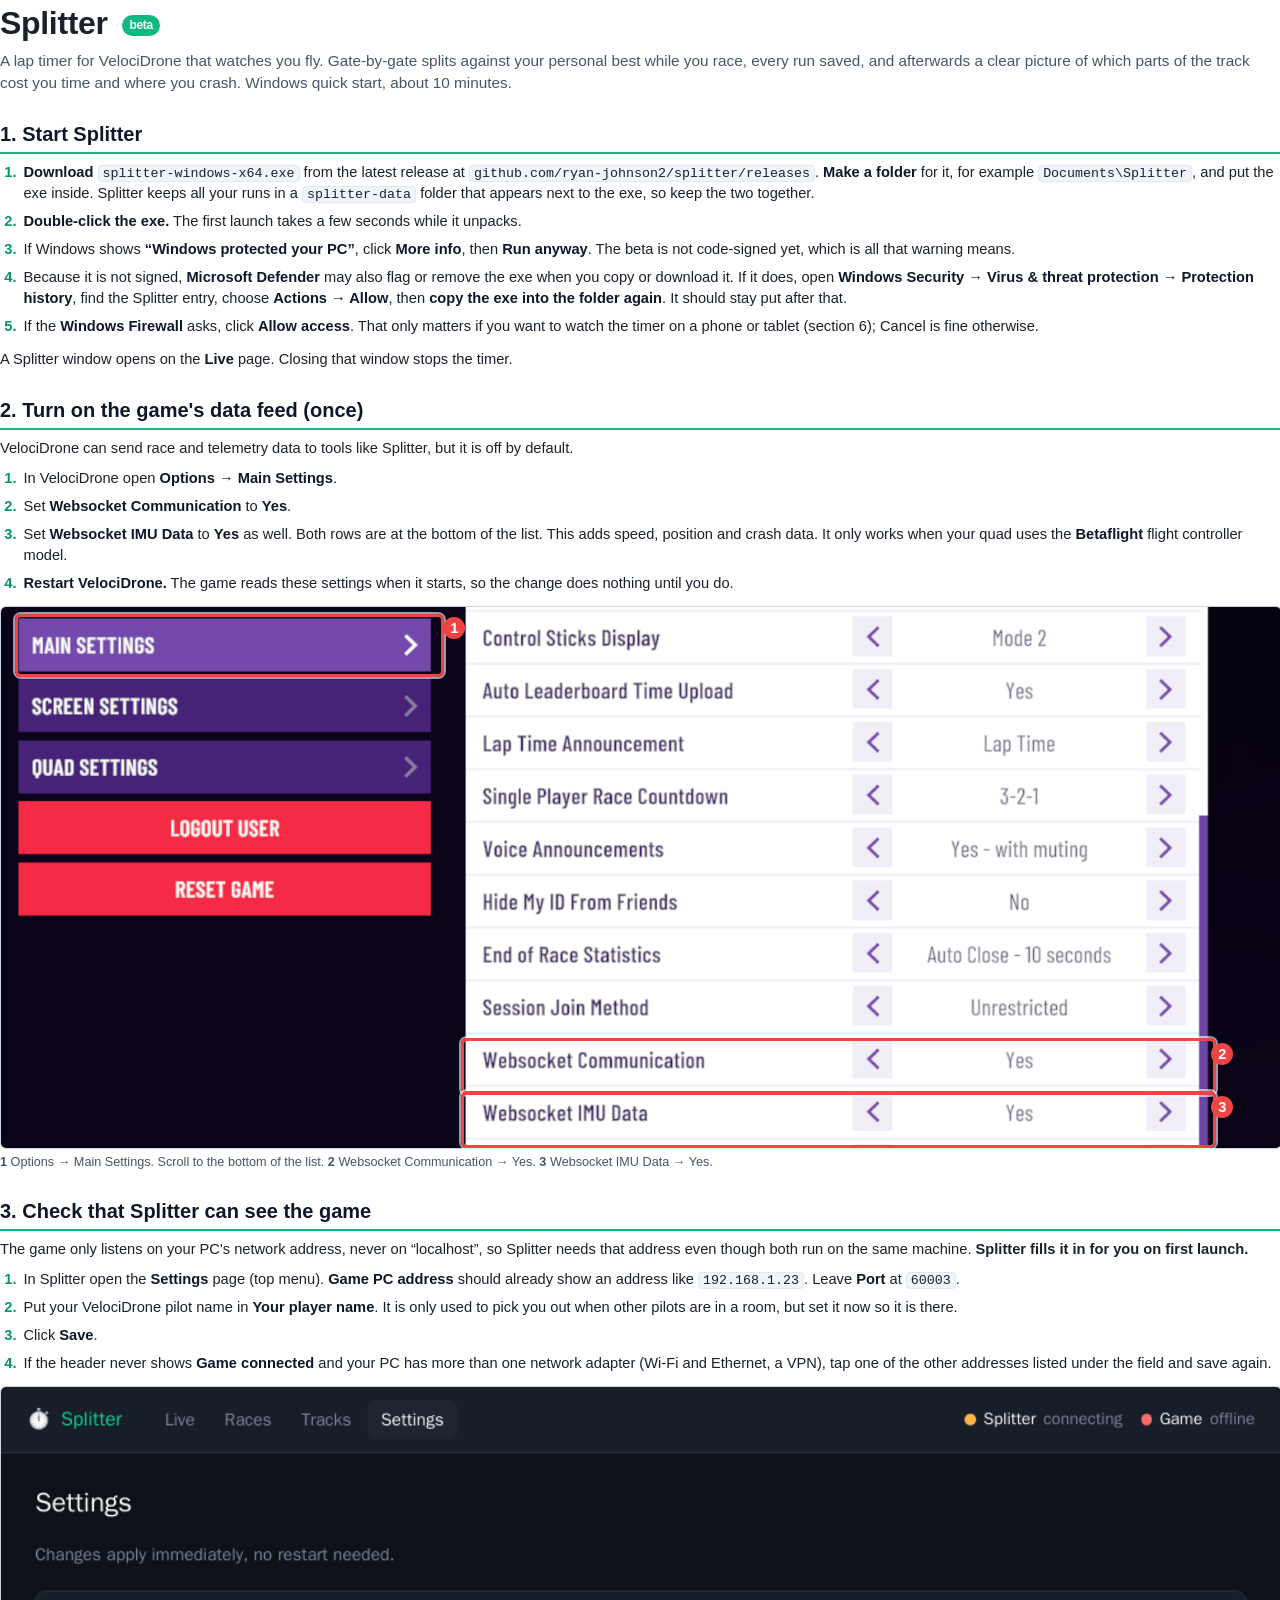
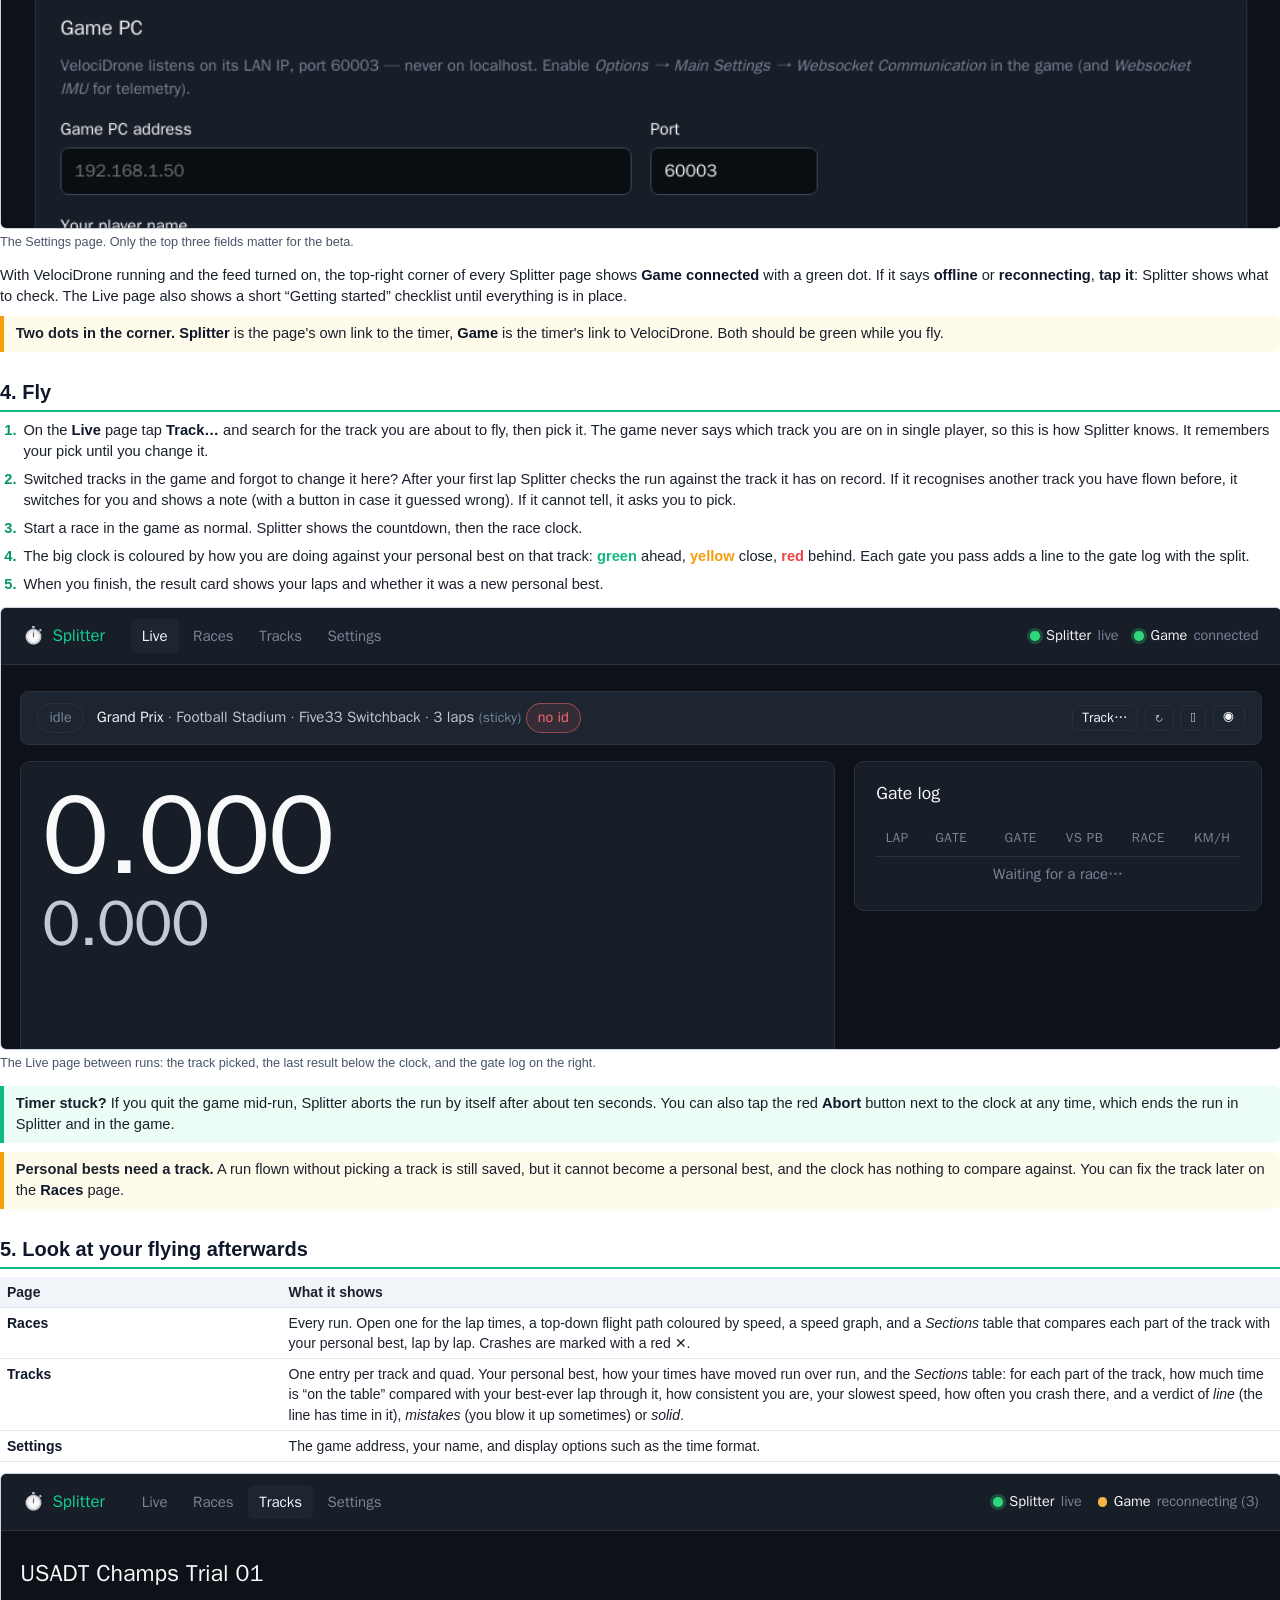
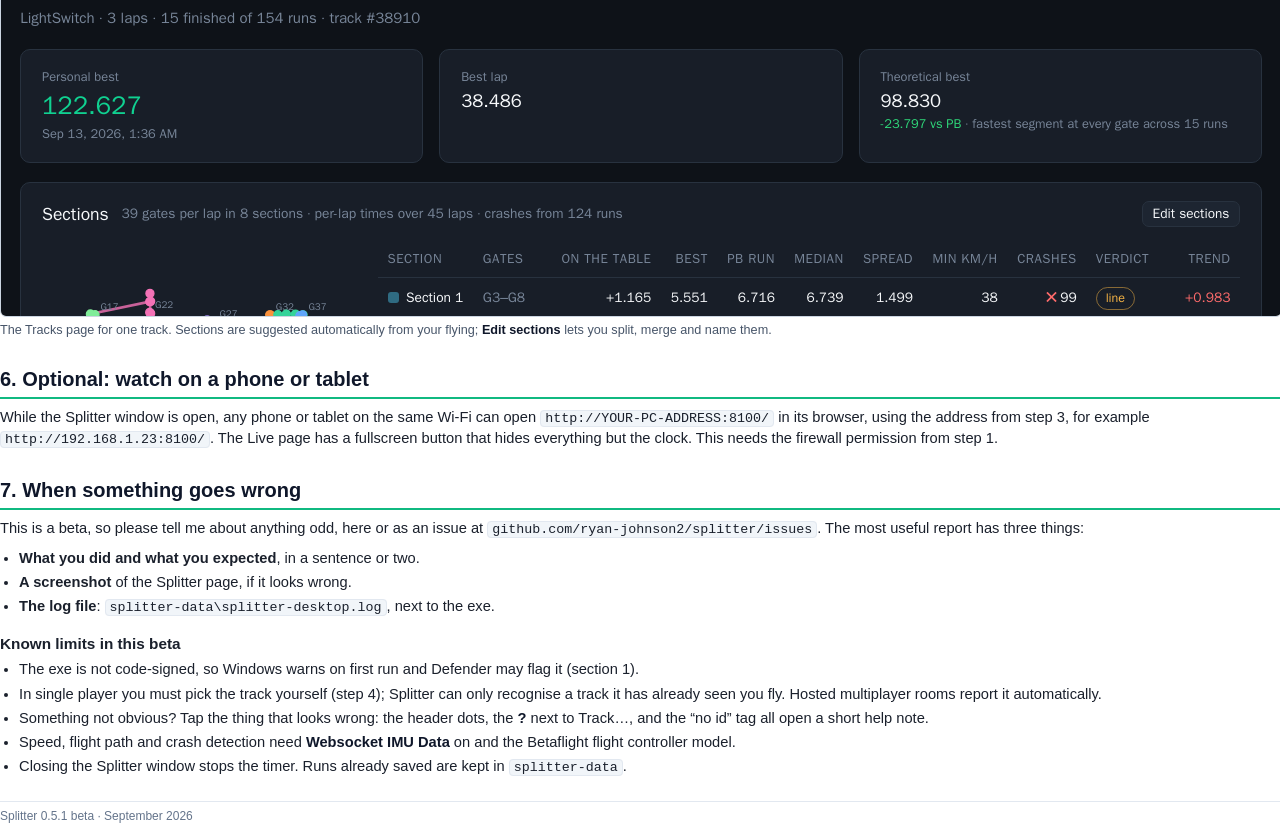
==== commit 85ce528d: "Docs pass for the public repo; AGPL-3.0 license - LICENSE: AGPL-3.0-or-later (same as GridFPV), decl" ====
--- a/docs/beta-guide/index.html
+++ b/docs/beta-guide/index.html
@@ -45,7 +45,7 @@
 
 <h2>1. Start Splitter</h2>
 <ol class="steps">
-  <li><span class="ui">Make a folder</span> for it, for example <code>Documents\Splitter</code>, and put <code>splitter-windows-x64.exe</code> inside. Splitter keeps all your runs in a <code>splitter-data</code> folder that appears next to the exe, so keep the two together.</li>
+  <li><span class="ui">Download</span> <code>splitter-windows-x64.exe</code> from the latest release at <code>github.com/ryan-johnson2/splitter/releases</code>. <span class="ui">Make a folder</span> for it, for example <code>Documents\Splitter</code>, and put the exe inside. Splitter keeps all your runs in a <code>splitter-data</code> folder that appears next to the exe, so keep the two together.</li>
   <li><span class="ui">Double-click the exe.</span> The first launch takes a few seconds while it unpacks.</li>
   <li>If Windows shows <span class="ui">“Windows protected your PC”</span>, click <span class="ui">More info</span>, then <span class="ui">Run anyway</span>. The beta is not code-signed yet, which is all that warning means.</li>
   <li>Because it is not signed, <span class="ui">Microsoft Defender</span> may also flag or remove the exe when you copy or download it. If it does, open <span class="ui">Windows Security → Virus &amp; threat protection → Protection history</span>, find the Splitter entry, choose <span class="ui">Actions → Allow</span>, then <span class="ui">copy the exe into the folder again</span>. It should stay put after that.</li>
@@ -89,6 +89,7 @@
 <h2>4. Fly</h2>
 <ol class="steps">
   <li>On the <span class="ui">Live</span> page tap <span class="ui">Track…</span> and search for the track you are about to fly, then pick it. The game never says which track you are on in single player, so this is how Splitter knows. It remembers your pick until you change it.</li>
+  <li>Switched tracks in the game and forgot to change it here? After your first lap Splitter checks the run against the track it has on record. If it recognises another track you have flown before, it switches for you and shows a note (with a button in case it guessed wrong). If it cannot tell, it asks you to pick.</li>
   <li>Start a race in the game as normal. Splitter shows the countdown, then the race clock.</li>
   <li>The big clock is coloured by how you are doing against your personal best on that track: <span style="color:#10b981;font-weight:600">green</span> ahead, <span style="color:#f59e0b;font-weight:600">yellow</span> close, <span style="color:#ef4444;font-weight:600">red</span> behind. Each gate you pass adds a line to the gate log with the split.</li>
   <li>When you finish, the result card shows your laps and whether it was a new personal best.</li>
@@ -116,7 +117,7 @@
 <p>While the Splitter window is open, any phone or tablet on the same Wi-Fi can open <code>http://YOUR-PC-ADDRESS:8100/</code> in its browser, using the address from step 3, for example <code>http://192.168.1.23:8100/</code>. The Live page has a fullscreen button that hides everything but the clock. This needs the firewall permission from step 1.</p>
 
 <h2>7. When something goes wrong</h2>
-<p>This is a beta, so please tell me about anything odd. The most useful report has three things:</p>
+<p>This is a beta, so please tell me about anything odd, here or as an issue at <code>github.com/ryan-johnson2/splitter/issues</code>. The most useful report has three things:</p>
 <ul>
   <li><b>What you did and what you expected</b>, in a sentence or two.</li>
   <li><b>A screenshot</b> of the Splitter page, if it looks wrong.</li>
@@ -125,12 +126,12 @@
 <h3>Known limits in this beta</h3>
 <ul>
   <li>The exe is not code-signed, so Windows warns on first run and Defender may flag it (section 1).</li>
-  <li>In single player you must pick the track yourself (step 4). Hosted multiplayer rooms report it automatically.</li>
+  <li>In single player you must pick the track yourself (step 4); Splitter can only recognise a track it has already seen you fly. Hosted multiplayer rooms report it automatically.</li>
   <li>Something not obvious? Tap the thing that looks wrong: the header dots, the <span class="ui">?</span> next to Track…, and the “no id” tag all open a short help note.</li>
   <li>Speed, flight path and crash detection need <span class="ui">Websocket IMU Data</span> on and the Betaflight flight controller model.</li>
   <li>Closing the Splitter window stops the timer. Runs already saved are kept in <code>splitter-data</code>.</li>
 </ul>
 
-<p class="foot">Splitter 0.4.0 beta · September 2026</p>
+<p class="foot">Splitter 0.5.1 beta · September 2026</p>
 </body>
 </html>
